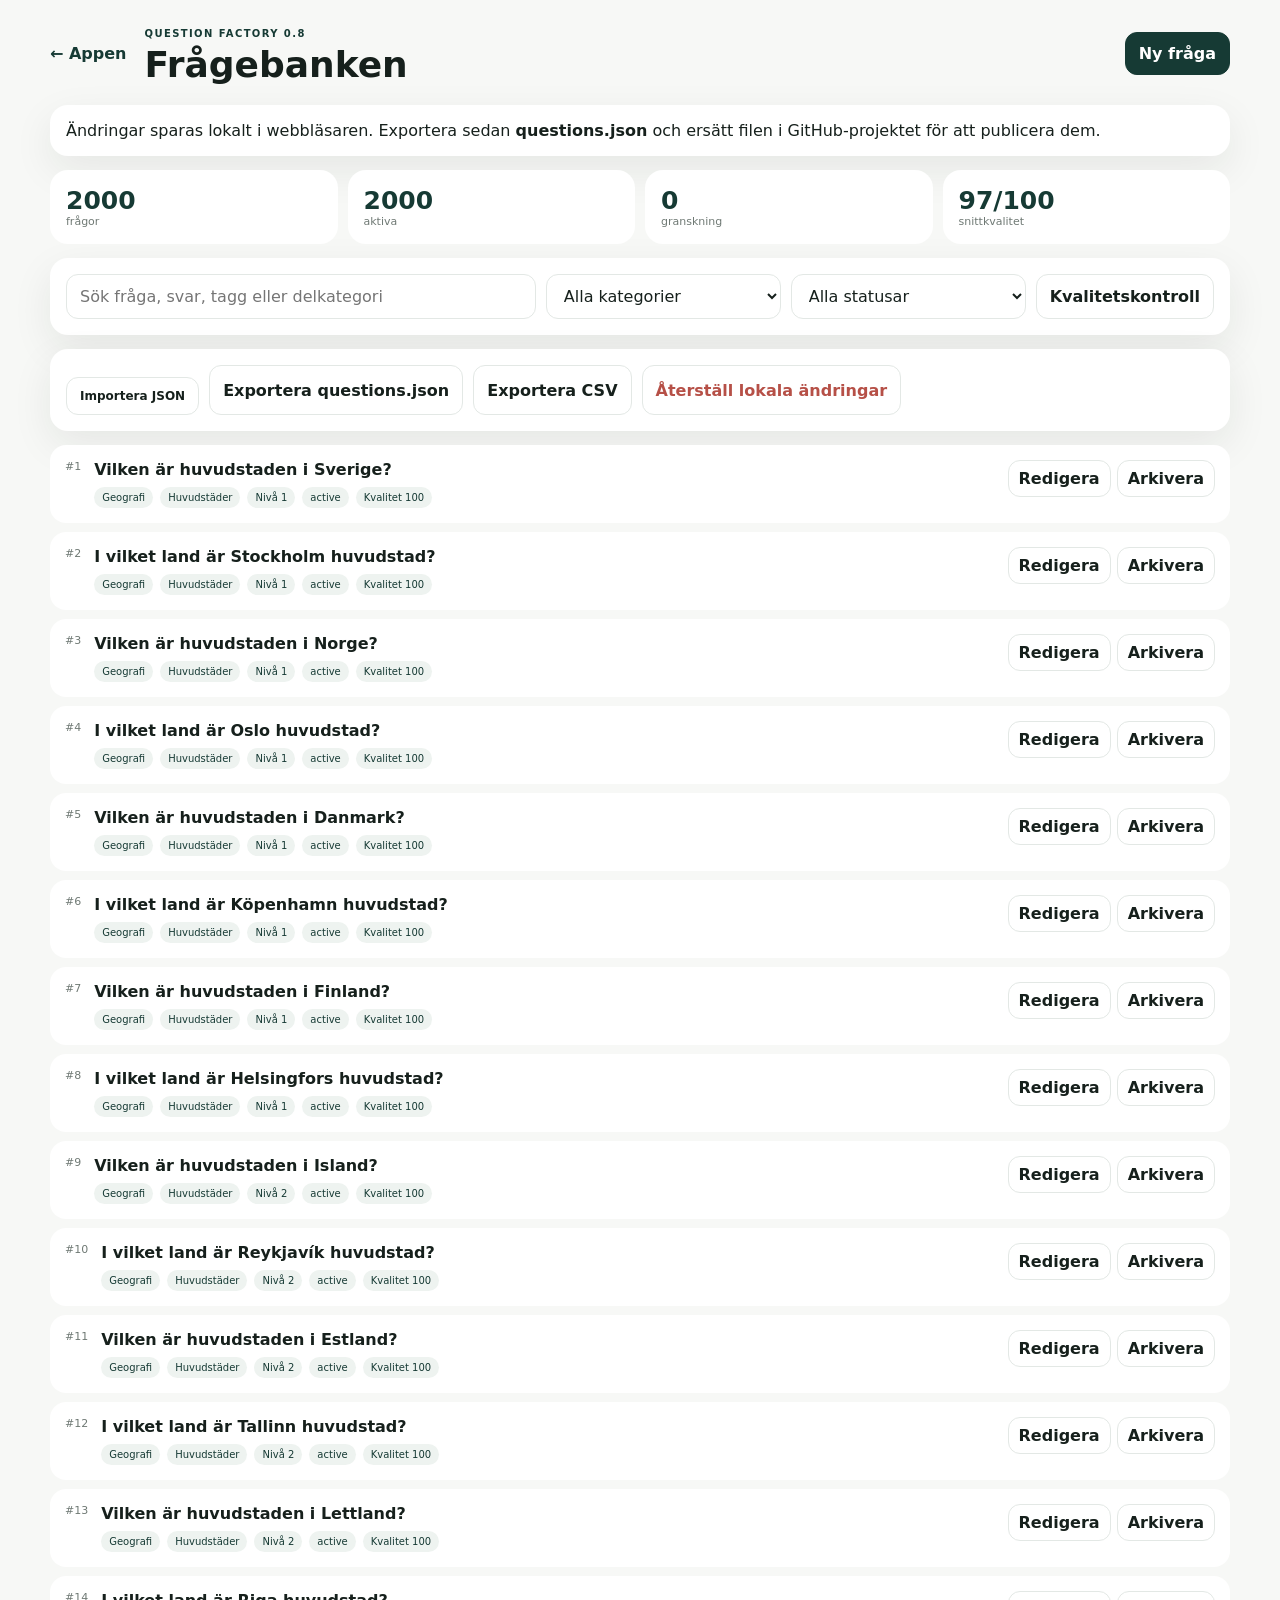
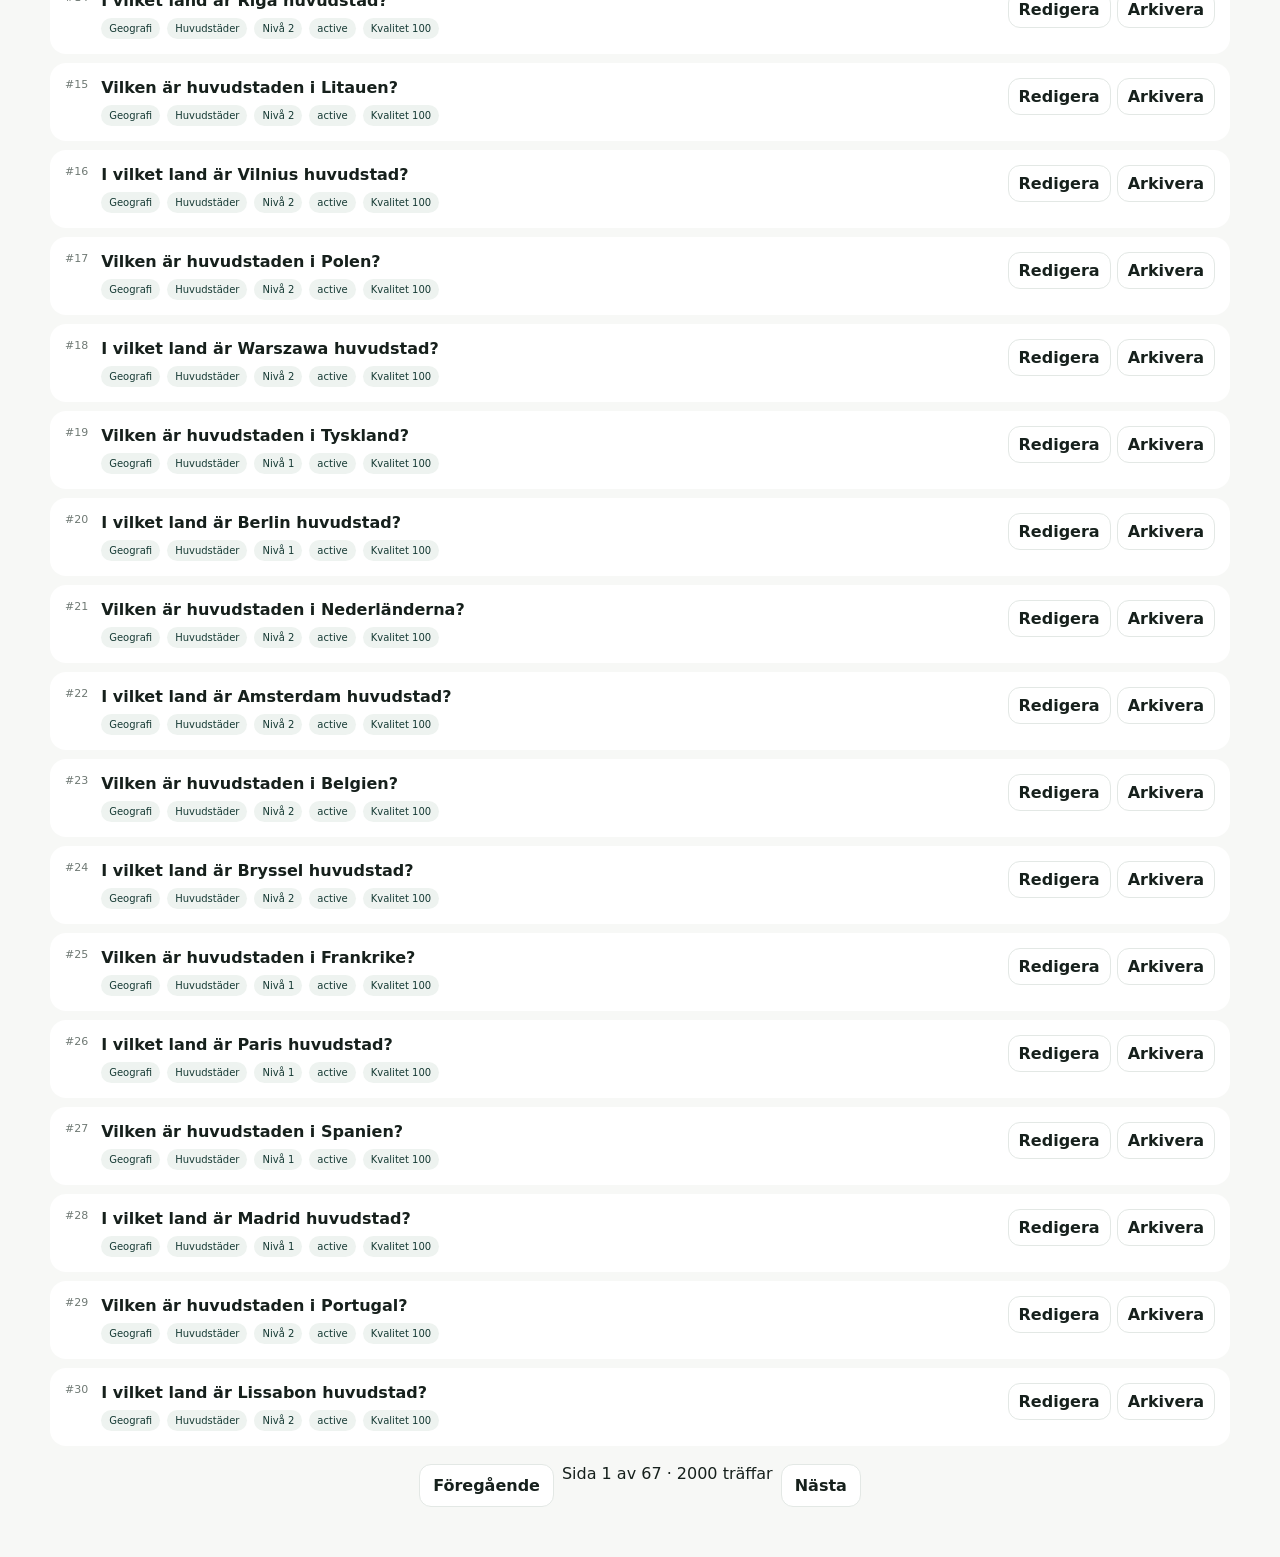
==== admin.html @ df01c975 "Version 0.8 - Question Factor" ====
<!doctype html>
<html lang="sv"><head><meta charset="utf-8"><meta name="viewport" content="width=device-width,initial-scale=1">
<meta name="theme-color" content="#163a34"><title>Question Factory</title><link rel="stylesheet" href="admin.css"></head>
<body><main class="admin-shell">
<header class="admin-header"><a href="index.html" class="back">← Appen</a><div><span>QUESTION FACTORY 0.8</span><h1>Frågebanken</h1></div><button id="newQuestion" class="primary">Ny fråga</button></header>
<section class="notice">Ändringar sparas lokalt i webbläsaren. Exportera sedan <strong>questions.json</strong> och ersätt filen i GitHub-projektet för att publicera dem.</section>
<section class="metrics"><div><strong id="total">–</strong><span>frågor</span></div><div><strong id="active">–</strong><span>aktiva</span></div><div><strong id="review">–</strong><span>granskning</span></div><div><strong id="avgQuality">–</strong><span>snittkvalitet</span></div></section>
<section class="toolbar"><input id="search" type="search" placeholder="Sök fråga, svar, tagg eller delkategori"><select id="categoryFilter"><option value="">Alla kategorier</option></select><select id="statusFilter"><option value="">Alla statusar</option><option value="active">Aktiv</option><option value="review">Behöver granskas</option><option value="archived">Arkiverad</option></select><button id="validate">Kvalitetskontroll</button></section>
<section class="actions"><label class="file-button">Importera JSON<input id="importJson" type="file" accept=".json"></label><button id="exportJson">Exportera questions.json</button><button id="exportCsv">Exportera CSV</button><button id="resetLocal" class="danger">Återställ lokala ändringar</button></section>
<section id="validation" class="validation hidden"></section><div id="list" class="question-list"></div><div id="pagination" class="pagination"></div>
</main>
<dialog id="editor"><form method="dialog" id="editorForm"><div class="dialog-head"><h2 id="dialogTitle">Redigera fråga</h2><button value="cancel">×</button></div><input type="hidden" id="qid">
<div class="two"><label>Kategori<input id="qcategory" required></label><label>Delkategori<input id="qsubcategory" required></label></div>
<div class="two"><label>Svårighet<select id="qdifficulty"><option value="1">Lätt</option><option value="2">Medel</option><option value="3">Svår</option></select></label><label>Status<select id="qstatus"><option value="active">Aktiv</option><option value="review">Behöver granskas</option><option value="archived">Arkiverad</option></select></label></div>
<label>Fråga<textarea id="qquestion" required></textarea></label>
<div class="options-editor"><label>A<input id="o0" required></label><label>B<input id="o1" required></label><label>C<input id="o2" required></label><label>D<input id="o3" required></label></div>
<label>Rätt svar<select id="qanswer"><option value="0">A</option><option value="1">B</option><option value="2">C</option><option value="3">D</option></select></label>
<label>Förklaring<textarea id="qexplanation" required></textarea></label><label>Taggar, kommaseparerade<input id="qtags"></label>
<div class="dialog-actions"><button value="cancel">Avbryt</button><button id="saveQuestion" value="default" class="primary">Spara</button></div></form></dialog>
<script src="admin.js"></script></body></html>
---- admin.css ----
:root{--bg:#f7f8f6;--surface:#fff;--soft:#eef3f0;--text:#16201c;--muted:#6f7974;--line:#e3e8e5;--green:#163a34;--bad:#b65047;--shadow:0 14px 40px rgba(22,32,28,.08)}*{box-sizing:border-box}body{margin:0;background:var(--bg);color:var(--text);font-family:Inter,system-ui,-apple-system,sans-serif}button,input,select,textarea{font:inherit}.admin-shell{width:min(1180px,calc(100% - 28px));margin:auto;padding:22px 0 50px}.admin-header{display:grid;grid-template-columns:auto 1fr auto;align-items:center;gap:18px;margin-bottom:20px}.admin-header span{font-size:10px;font-weight:900;letter-spacing:.14em;color:var(--green)}h1{margin:3px 0 0;font-size:36px}.back{text-decoration:none;color:var(--green);font-weight:800}.primary{background:var(--green)!important;color:#fff!important;border-color:var(--green)!important}.notice,.toolbar,.actions,.validation{background:var(--surface);padding:16px;border-radius:18px;box-shadow:var(--shadow);margin-bottom:14px}.metrics{display:grid;grid-template-columns:repeat(4,1fr);gap:10px;margin-bottom:14px}.metrics div{background:var(--surface);padding:16px;border-radius:18px}.metrics strong,.metrics span{display:block}.metrics strong{font-size:25px;color:var(--green)}.metrics span{font-size:11px;color:var(--muted)}.toolbar{display:grid;grid-template-columns:2fr 1fr 1fr auto;gap:10px}.actions{display:flex;gap:10px;flex-wrap:wrap}input,select,textarea,button,.file-button{border:1px solid var(--line);border-radius:12px;background:#fff;padding:11px 13px;color:var(--text)}button,.file-button{font-weight:800;cursor:pointer}.file-button input{display:none}.danger{color:var(--bad)}.question-list{display:grid;gap:9px}.qrow{background:var(--surface);border-radius:16px;padding:15px;display:grid;grid-template-columns:auto 1fr auto;gap:13px;align-items:start}.qid{font-size:11px;color:var(--muted)}.qmain strong{display:block}.meta{display:flex;gap:7px;flex-wrap:wrap;margin-top:8px}.pill{background:var(--soft);padding:5px 8px;border-radius:999px;font-size:10px;color:var(--green)}.qactions{display:flex;gap:6px}.qactions button{padding:8px 10px}.pagination{display:flex;justify-content:center;gap:8px;margin-top:18px}.hidden{display:none}dialog{border:0;border-radius:22px;width:min(720px,calc(100% - 24px));box-shadow:0 30px 100px #0003;padding:0}dialog::backdrop{background:#14251f88}form{padding:22px}.dialog-head{display:flex;justify-content:space-between;align-items:center}.dialog-head h2{margin:0}.dialog-head button{border:0;font-size:22px}.two,.options-editor{display:grid;grid-template-columns:1fr 1fr;gap:10px}label{display:block;font-size:12px;font-weight:800;color:var(--muted);margin-top:12px}label input,label select,label textarea{width:100%;margin-top:6px;color:var(--text);font-weight:400}textarea{min-height:82px}.dialog-actions{display:flex;justify-content:flex-end;gap:9px;margin-top:18px}@media(max-width:760px){.toolbar{grid-template-columns:1fr}.metrics{grid-template-columns:1fr 1fr}.admin-header{grid-template-columns:auto 1fr}.admin-header>.primary{grid-column:1/-1}.qrow{grid-template-columns:1fr}.two,.options-editor{grid-template-columns:1fr}}
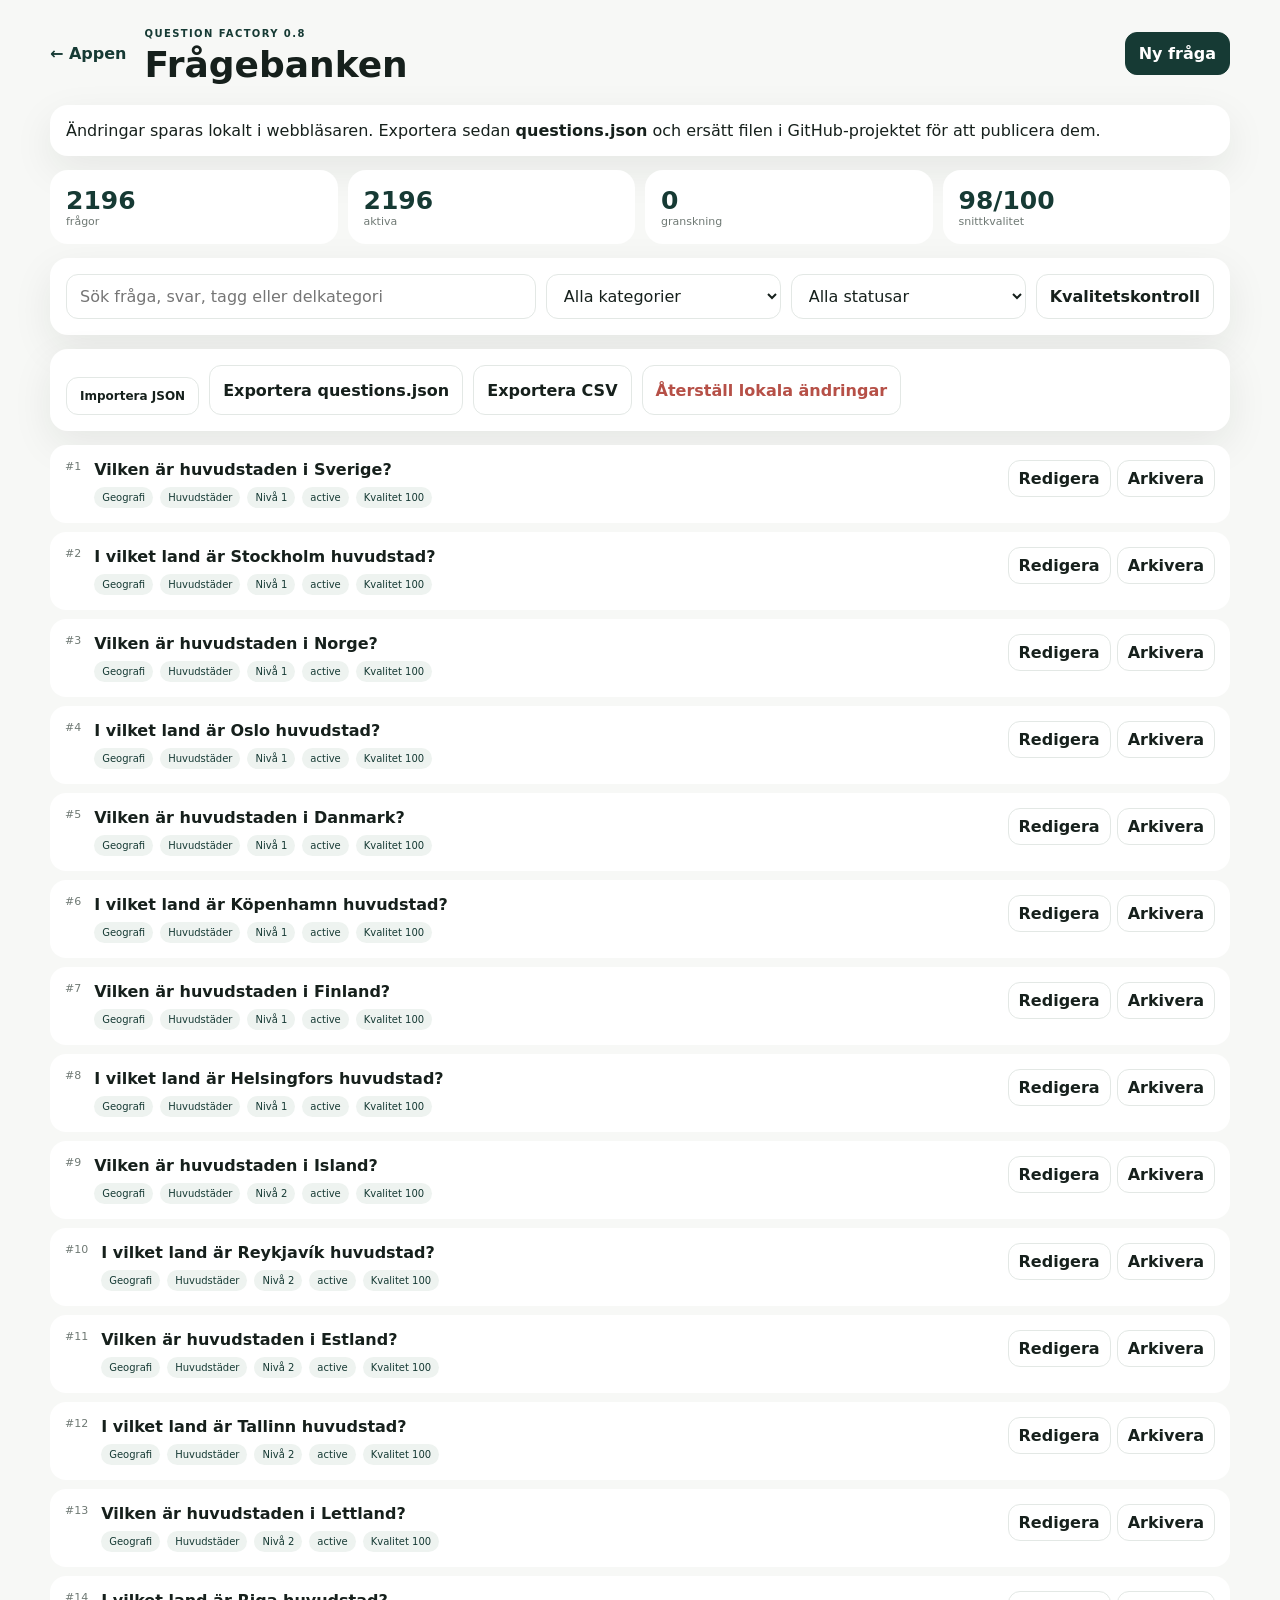
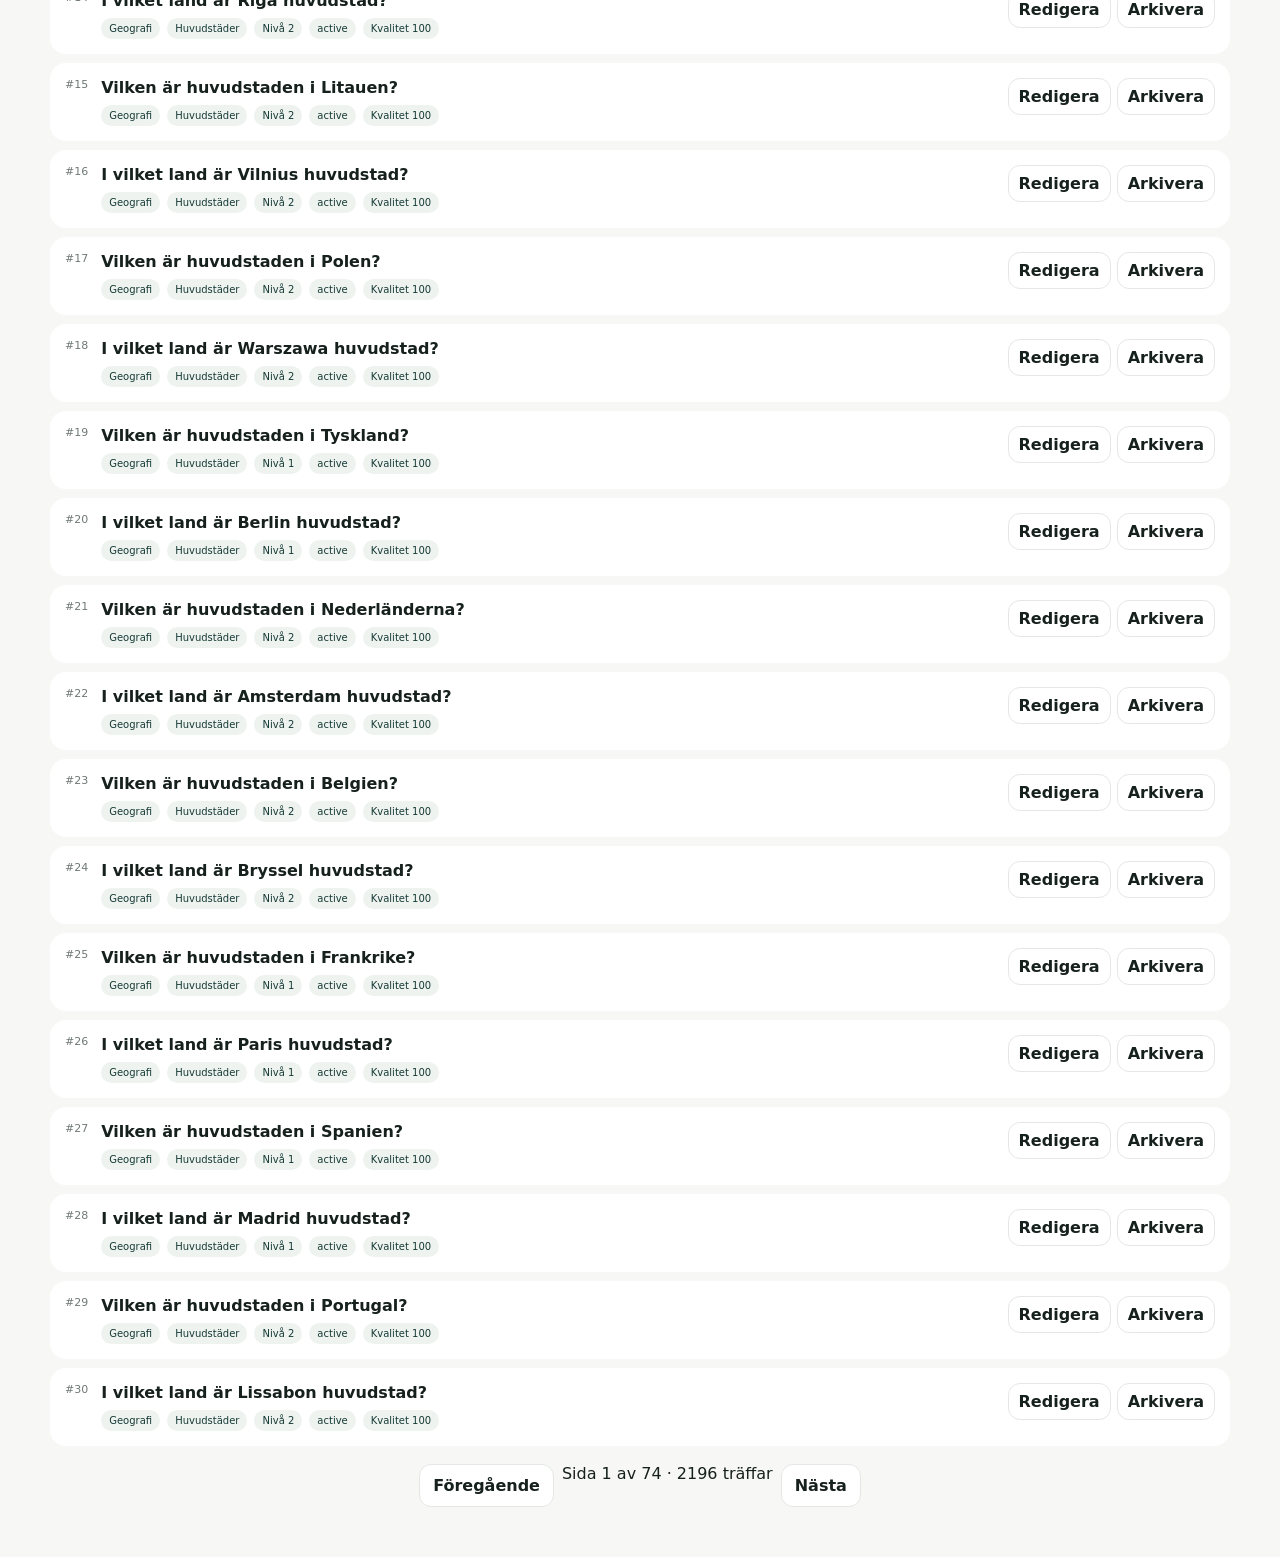
==== commit 566554be: "Version 0.9 - Visual Quiz" ====
--- a/admin.html
+++ b/admin.html
@@ -15,6 +15,6 @@
 <label>Fråga<textarea id="qquestion" required></textarea></label>
 <div class="options-editor"><label>A<input id="o0" required></label><label>B<input id="o1" required></label><label>C<input id="o2" required></label><label>D<input id="o3" required></label></div>
 <label>Rätt svar<select id="qanswer"><option value="0">A</option><option value="1">B</option><option value="2">C</option><option value="3">D</option></select></label>
-<label>Förklaring<textarea id="qexplanation" required></textarea></label><label>Taggar, kommaseparerade<input id="qtags"></label>
+<label>Förklaring<textarea id="qexplanation" required></textarea></label><div class="two"><label>Visuell typ<select id="qvisualtype"><option value="">Ingen</option><option value="emoji">Emoji</option><option value="symbol">Symbol</option><option value="color">Färgkod</option><option value="text-options">Visuella svar</option></select></label><label>Visuellt värde<input id="qvisualvalue" placeholder="🇸🇪 eller #ff0000"></label></div><label>Taggar, kommaseparerade<input id="qtags"></label>
 <div class="dialog-actions"><button value="cancel">Avbryt</button><button id="saveQuestion" value="default" class="primary">Spara</button></div></form></dialog>
 <script src="admin.js"></script></body></html>
